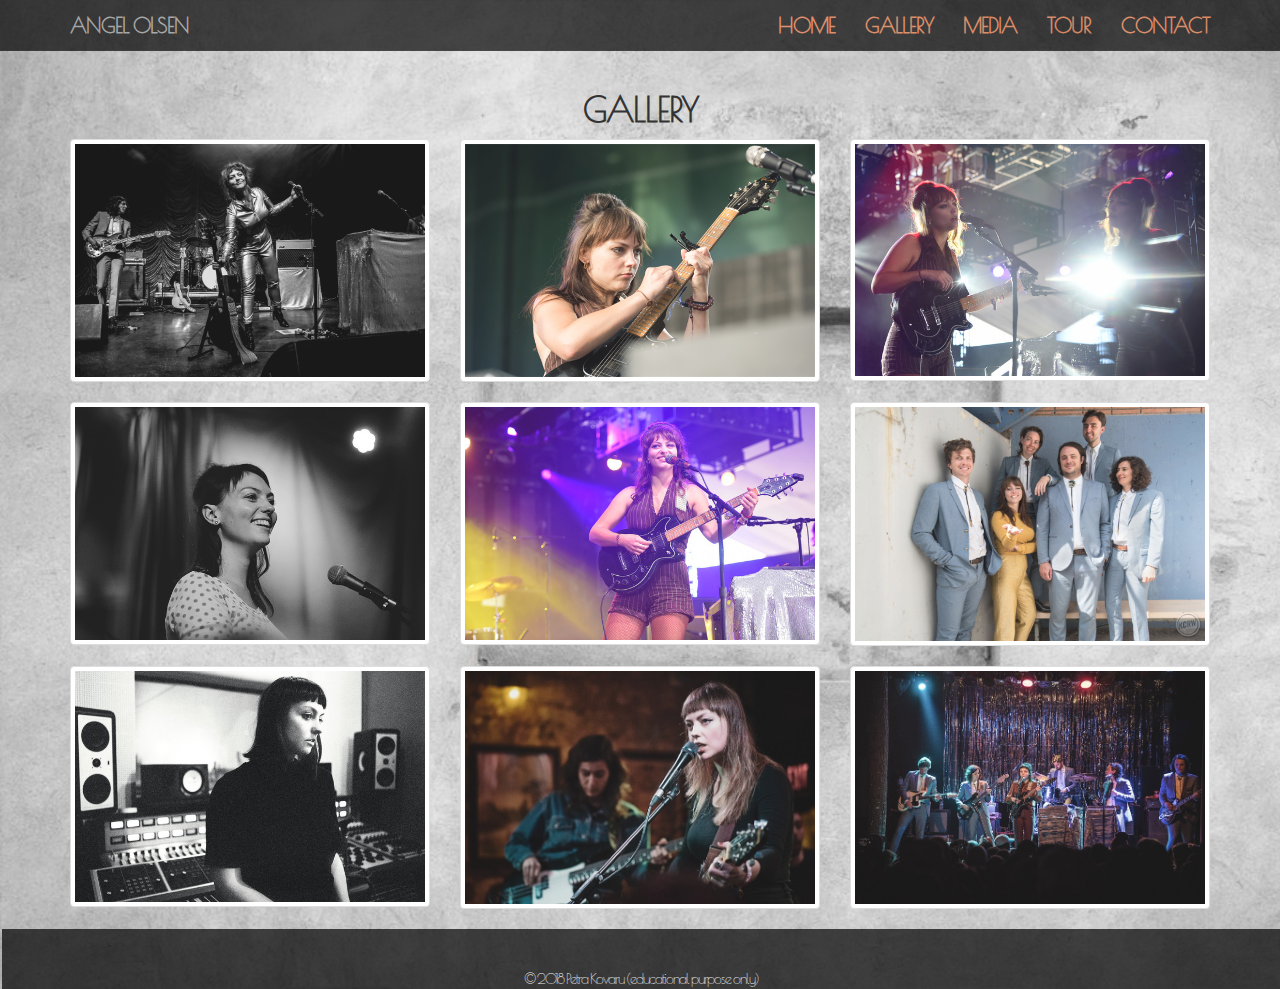
==== gallery.html @ 0296d275 "added gallery and transitions" ====
<!DOCTYPE html>
<html lang="en">

<head>
    <meta charset="UTF-8">
    <meta name="viewport" content="width=device-width, initial-scale=1.0">
    <meta http-equiv="X-UA-Compatible" content="ie=edge">
    <script type="text/javascript" src="https://code.jquery.com/jquery-2.1.4.js"></script>
    <script type="text/javascript" src="https://maxcdn.bootstrapcdn.com/bootstrap/3.3.5/js/bootstrap.min.js"></script>

    <link rel="stylesheet" href="https://maxcdn.bootstrapcdn.com/bootstrap/3.3.7/css/bootstrap.min.css" integrity="sha384-BVYiiSIFeK1dGmJRAkycuHAHRg32OmUcww7on3RYdg4Va+PmSTsz/K68vbdEjh4u"
        crossorigin="anonymous">
    <link rel="stylesheet" href="https://use.fontawesome.com/releases/v5.5.0/css/all.css" integrity="sha384-B4dIYHKNBt8Bc12p+WXckhzcICo0wtJAoU8YZTY5qE0Id1GSseTk6S+L3BlXeVIU"
        crossorigin="anonymous">
    <link href="https://fonts.googleapis.com/css?family=Niramit|Poiret+One" rel="stylesheet">





    <!-- my CSS file -->
    <link rel="stylesheet" type="text/css" href="style.css">
    <title>// ANGEL OLSEN //</title>

    <!-- Add fancyBox -->
    <link rel="stylesheet" href="fancybox/source/jquery.fancybox.css?v=2.1.7" type="text/css" media="screen" />
    <script type="text/javascript" src="fancybox/source/jquery.fancybox.pack.js?v=2.1.7"></script>

    <!-- Optionally add helpers - button, thumbnail and/or media -->
    <link rel="stylesheet" href="fancybox/source/helpers/jquery.fancybox-buttons.css?v=1.0.5" type="text/css" media="screen" />
    <script type="text/javascript" src="fancybox/source/helpers/jquery.fancybox-buttons.js?v=1.0.5"></script>
    <script type="text/javascript" src="fancybox/source/helpers/jquery.fancybox-media.js?v=1.0.6"></script>

    <link rel="stylesheet" href="fancybox/source/helpers/jquery.fancybox-thumbs.css?v=1.0.7" type="text/css" media="screen" />
    <script type="text/javascript" src="fancybox/source/helpers/jquery.fancybox-thumbs.js?v=1.0.7"></script>

    <script type="text/javascript">
        $(document).ready(function () {
            $(".fancybox").fancybox();
        });
        $(document).ready(function () {
            $("#pic1").fancybox({
                helpers: {
                    title: {
                        type: 'float'
                    }
                }
            });
            $("#pic2").fancybox({
                openEffect: 'elastic',
                closeEffect: 'elastic',
                helpers: {
                    title: {
                        type: 'inside'
                    }
                }
            });
            $("#pic3").fancybox({
                openEffect: 'none',
                closeEffect: 'none',
                helpers: {
                    title: {
                        type: 'outside'
                    }
                }
            });
            $("#pic4").fancybox({
                helpers: {
                    title: {
                        type: 'over'
                    }
                }
            });
            $("#pic5").fancybox({
                openEffect: 'none',
                closeEffect: 'none',
                helpers: {
                    title: {
                        type: 'outside'
                    }
                }
            }); $("#pic6").fancybox({
                openEffect: 'none',
                closeEffect: 'none',
                helpers: {
                    title: {
                        type: 'outside'
                    }
                }
            }); $("#pic7").fancybox({
                openEffect: 'none',
                closeEffect: 'none',
                helpers: {
                    title: {
                        type: 'outside'
                    }
                }
            });
            $("#pic8").fancybox({
                openEffect: 'none',
                closeEffect: 'none',
                helpers: {
                    title: {
                        type: 'outside'
                    }
                }
            });
            $("#pic9").fancybox({
                openEffect: 'none',
                closeEffect: 'none',
                helpers: {
                    title: {
                        type: 'outside'
                    }
                }
            });
        });
    </script>

</head>

<body id="gallery-front">

    <!-- nav bar -->
    <nav class="navbar navbar-inverse navbar-fixed-top">
        <div class="container">
            <div class="navbar-header">
                <button type="button" class="navbar-toggle collapsed" data-toggle="collapse" data-target="#navbar"
                    aria-expanded="false" aria-controls="navbar">
                    <span class="sr-only">Toggle navigation</span>
                    <span class="icon-bar"></span>
                    <span class="icon-bar"></span>
                    <span class="icon-bar"></span>
                </button>
                <a class="navbar-brand" href="index.html">Angel Olsen</a>
            </div>
            <div id="navbar" class="collapse navbar-collapse">
                <ul class="nav navbar-nav navbar-right">
                    <li><a href="index.html">Home</a></li>
                    <li><a href="gallery.html">Gallery</a></li>
                    <li><a href="media.html">Media</a></li>
                    <li><a href="tour.html">Tour</a></li>
                    <li><a href="contact.html">Contact</a></li>
                </ul>
            </div>
        </div>
    </nav>
    <!-- end of nav bar -->




                                     <!-- main content -->

    <!-- header -->
    <h2>Gallery</h3>

    <!-- header end -->


    <!-- gallery start -->
    
    <div class="container">

        <div class="row">
            <div class="col-md-4 col-sm-6">
                <div class="thumbnail">
                    <a id="pic1" href="images/2.jpg">
                        <img src="images/2.jpg" "img-responsive">
                    </a>
                </div>
            </div>

            <div class="col-md-4 col-sm-6">

                <div class="thumbnail">
                    <a id="pic2" href="images/3.jpg">
                        <img src="images/3.jpg" "img-responsive">
                    </a>
                </div>
            </div>


            <div class="col-md-4 col-sm-6">

                <div class="thumbnail">
                    <a id="pic3" href="images/4.jpg">
                        <img src="images/4.jpg" "img-responsive">
                    </a>
                </div>
            </div>
        </div>

        
        <div class="row">
            <div class="col-md-4 col-sm-6">

                <div class="thumbnail">
                    <a id="pic4" href="images/9.jpg">
                        <img src="images/9.jpg" "img-responsive">
                    </a>
                </div>
            </div>

            <div class="col-md-4 col-sm-6">

                <div class="thumbnail">
                    <a id="pic5" href="images/6.jpg">
                        <img src="images/6.jpg" "img-responsive">
                    </a>
                </div>
            </div>

            <div class="col-md-4 col-sm-6">
                <div class="thumbnail">
                    <a id="pic6" href="images/7.jpg">
                        <img src="images/7.jpg" "img-responsive">
                    </a>
                </div>
            </div>
        </div>

       

        <div class="row">
            <div class="col-md-4 col-sm-6">
                <div class="thumbnail">
                    <a id="pic7" href="images/11.jpg">
                        <img src="images/11.jpg" "img-responsive">
                    </a>
                </div>
            </div>

            <div class="col-md-4 col-sm-6">
                <div class="thumbnail">
                    <a id="pic8" href="images/14.jpg" "img-responsive">
                        <img src="images/14.jpg">
                    </a>
                </div>
            </div>

            <div class="col-md-4 col-sm-6">
                <div class="thumbnail">
                    <a id="pic9" href="images/band.jpg" "img-responsive">
                        <img src="images/band.jpg" "img-responsive">
                    </a>
                </div>
            </div>
        </div>
    </div>

    <!-- gallery end -->




    <!-- sidebar -->





    <!-- footer -->
    <footer class="footer">
        <div class="container text-center">
            <a href="https://www.facebook.com/angelolsenmusic/" target="_blank"><i class="fab fa-facebook-square"></i></a>
            <a href="https://www.instagram.com/angelolsenmusic/?hl=en" target="_blank"><i class="fab fa-instagram"></i></a>
            <a href="https://twitter.com/angelolsen?lang=en" target="_blank"><i class="fab fa-twitter"></i></a>
            <a href="https://www.youtube.com/channel/UC9p8x80IJBj251fDyGENdgA" target="_blank"><i class="fab fa-youtube"></i></a>
            <a href="https://open.spotify.com/artist/6mKqFxGMS5TGDZI3XkT5Rt" target="_blank"><i class="fab fa-spotify"></i></a>

            <p class="copyright">&copy; 2018 Petra Kovaru (educational purpose only)
            </p>

        </div>
    </footer>
    <!-- footer end -->
</body>

</html>
---- style.css ----
* {
    margin: 0;
    padding: 0;
    font-family: 'Poiret One', cursive;
    letter-spacing: -1px;

}

                /* main CSS - background, navbar, footer*/


#index-front {
    background: url("images/another.jpeg");
    background-size: cover;
    background-position: justify;
    padding-top: 70px;
    
    
}

/* transition of front bg picture on hover */

#index-front:hover {
    background: url("images/bwanother.jpg");
    background-size: cover;
    background-position: justify;
    padding-top: 70px;

    transition-delay: 2s;
    transition-duration: 5s;
    transition-timing-function: cubic-bezier(0.075, 0.82, 0.165, 1);
    -moz-transition-delay: 2s;
    -moz-transition-duration: 5s;
    -moz-transition-timing-function: cubic-bezier(0.075, 0.82, 0.165, 1);
    -o-transition-delay: 2s;
    -o-transition-duration: 5s;
    -o-transition-timing-function: cubic-bezier(0.075, 0.82, 0.165, 1);
    
    
}

/* end of transition */

#gallery-front {
    background: url("images/desktopg.jpeg");
    background-size: cover;
    background-position: justify;
    padding-top: 70px;
    
}


            
/* navbar */
 .navbar-brand, .navbar-inverse a{
                color: #e7dfdd;
                font-weight: 600;
                text-transform: uppercase;
                font-size: 1.5em;
                
                
                
                
               
  }
.navbar-inverse .navbar-nav>li>a {
                color: rgb(228, 120, 69);
                font-size: 1.5em;
                font-weight: 600;
                
                
              }            
.navbar-inverse {
    background: black;
    opacity: 0.7;

}

/* headers */

h2 {
    font-size: 35px;
    text-align: center;
    font-family: 'Poiret One', cursive;
    font-weight: 600;
    text-transform: uppercase;
    

}

/* nav transition */

.navbar-inverse .navbar-brand, .navbar-inverse a{
    transition: all .4s ease-in;
    -webkit-transition: all .4s ease-in;
    -moz-transition: all .4s ease-in;
    -o-transition: all .4s ease-in;

} 

.navbar-inverse .navbar-nav>li>a {
   transition: all .4s ease-in;
   -webkit-transition: all .4s ease-in;
   -moz-transition: all .4s ease-in;
   -o-transition: all .4s ease-in;
   
}

/* end of navbar */

/* footer */

.footer {
    background: black;
    opacity: 0.7;
    margin-left: 2px;
    
  }

.fab {
    padding: 6px;
    

}
.footer a {
    color: #e7dfdd;
    font-size: 28px;
    padding: 3px;
    text-align: center;

    transition: all .4s ease;
    -webkit-transition: all .4s ease;
   -moz-transition: all .4s ease;
   -o-transition: all .4s ease;
    
  } 

.footer a:hover {
    color: rgb(228, 120, 69);
}

.copyright {
    color: white;
    margin: 0px;
   
    
}


/* footer end */

            /* front page */

.front-content {
    padding-bottom: 500px;
    
    

}
.front-header {
    color: black;
    font-weight: 800;
    font-size: 2.5em;
  

    /* front-header2 animation */

}
.front-header2 {
    color: rgb(10, 28, 44);
    font-weight: 500;
    font-size: 2em;

    animation-name: RightToLeft;
    animation-duration: 2s;
    animation-delay: 1s;
    
    
}

@keyframes RightToLeft {
0% { 
    opacity: 0;
    transform: translateX(-30px);

}

100% {
    opacity: 1;
    transform: translateX(0);
}

}

 /* end of front-header2 animation */

.front-header2 a {
    color:rgb(10, 28, 44);
    font-size: 26px;
    padding: 0px;
}

#image-container {
    align-content: center;
    text-align: center;
    
}
img {
    opacity: 0.9;
}

img:hover {
    
}



            /* media */

 @media only screen and (max-width: 600px) { 

    #index-front {
            background-image: url("images/anothermobile.jpg");
            background-position: center;
             background-size: cover;
                    
                }
            
    .front-content {
            padding-top: 500px;
            padding-bottom: 0px;
                    
                    
                }
     #image-container {
        background:  #f2f3f5;
        padding: 5px;
                }
    img {
         border: 1px solid black;
                }
            
            }
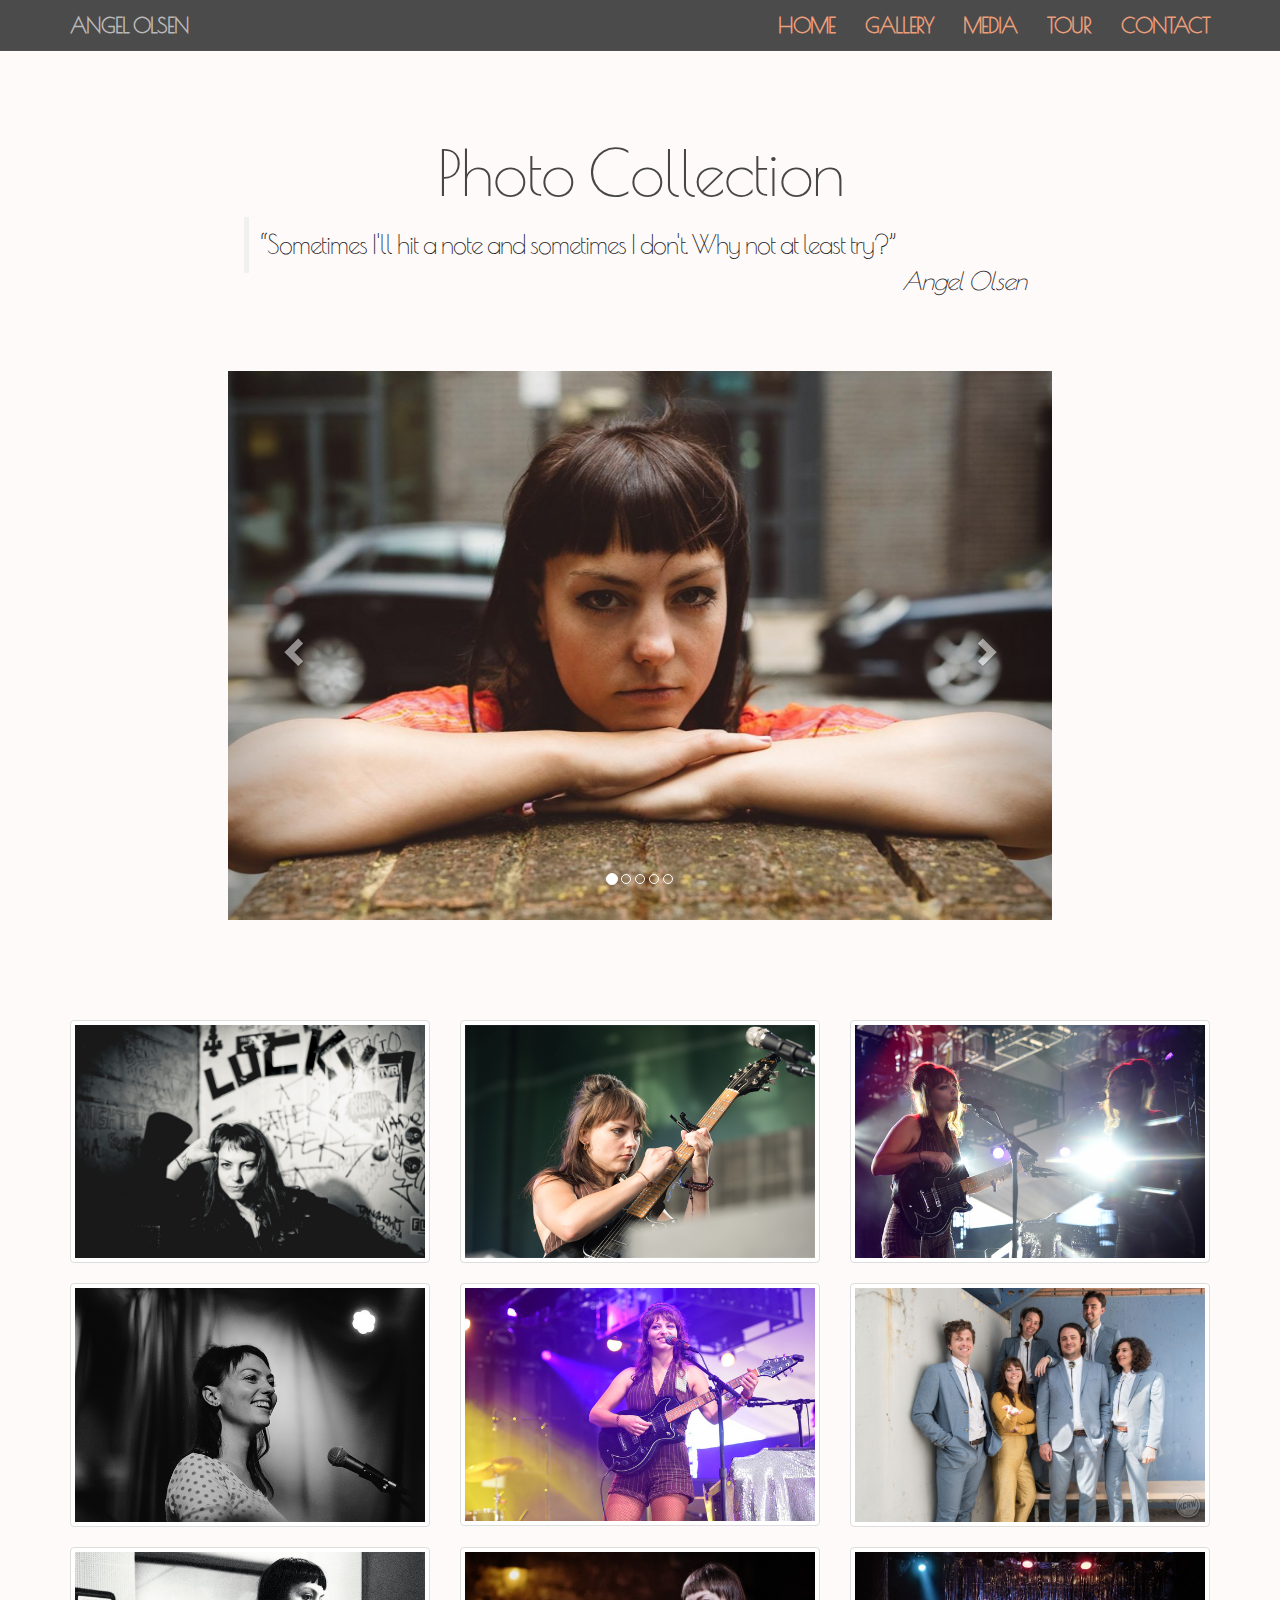
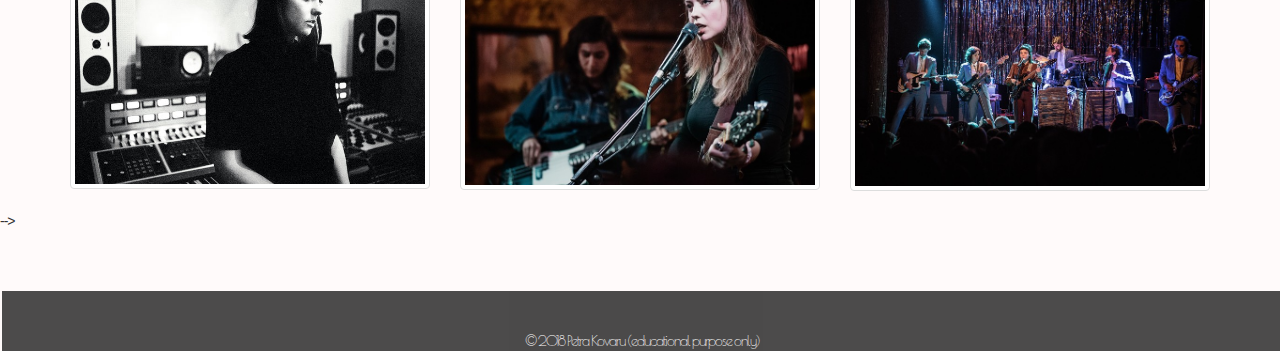
==== commit 403ad9da: "changed media and added jumbotron" ====
--- a/gallery.html
+++ b/gallery.html
@@ -120,6 +120,8 @@
 </head>
 
 <body id="gallery-front">
+
+
 
     <!-- nav bar -->
     <nav class="navbar navbar-inverse navbar-fixed-top">
@@ -153,10 +155,67 @@
                                      <!-- main content -->
 
     <!-- header -->
-    <h2>Gallery</h3>
+    <div class="container">
+        <div class="jumbotron jumbotron-media">
+    
+            <h1 class="text-center"> Photo Collection </h1>
+            <blockquote class="blockquote"><q>Sometimes I'll hit a note and sometimes I don't. Why not at least try?</q> <br><cite class="pull-right">Angel Olsen</cite></blockquote>
+    </div>
+     </div>    
+  
+
 
     <!-- header end -->
 
+
+    
+<div class="col-md-2"></div>
+<div class="col-md-8 carousel">  
+    <div id="Angel-Carousel" class="carousel slide" data-ride="carousel">
+            <!-- Indicators -->
+            <ol class="carousel-indicators">
+              <li data-target="#myCarousel" data-slide-to="0" class="active"></li>
+              <li data-target="#myCarousel" data-slide-to="1"></li>
+              <li data-target="#myCarousel" data-slide-to="2"></li>
+              <li data-target="#myCarousel" data-slide-to="3"></li>
+              <li data-target="#myCarousel" data-slide-to="4"></li>
+            </ol>
+          
+            <!-- Wrapper for slides -->
+            <div class="carousel-inner">
+              <div class="item active">
+                <img src="images/carousel4.jpg" alt="">
+              </div>
+          
+              <div class="item">
+                <img src="images/carousel3.jpg"images/2.jpg alt="">
+              </div>
+          
+              <div class="item">
+                <img src="images/carousel2.jpg" alt="">
+              </div>
+
+              <div class="item">
+                    <img src="images/carousel5.jpg" alt="">
+                  </div>
+
+             <div class="item">
+                <img src="images/2.jpg" alt="">
+                      </div>
+            </div>
+          
+            <!-- Left and right controls -->
+            <a class="left carousel-control" href="#Angel-Carousel" data-slide="prev">
+              <span class="glyphicon glyphicon-chevron-left"></span>
+              <span class="sr-only">Previous</span>
+            </a>
+            <a class="right carousel-control" href="#Angel-Carousel" data-slide="next">
+              <span class="glyphicon glyphicon-chevron-right"></span>
+              <span class="sr-only">Next</span>
+            </a>
+          </div>
+       </div>
+       <div class="col-md-2"></div>     
 
     <!-- gallery start -->
     
@@ -165,8 +224,8 @@
         <div class="row">
             <div class="col-md-4 col-sm-6">
                 <div class="thumbnail">
-                    <a id="pic1" href="images/2.jpg">
-                        <img src="images/2.jpg" "img-responsive">
+                    <a id="pic1" href="images/olsenhome.jpg">
+                        <img src="images/olsenhome.jpg" "img-responsive">
                     </a>
                 </div>
             </div>
@@ -249,13 +308,12 @@
         </div>
     </div>
 
-    <!-- gallery end -->
-
+    <!-- gallery-end -->
 
 
 
     <!-- sidebar -->
-
+ -->
 
 
 
--- a/style.css
+++ b/style.css
@@ -12,44 +12,33 @@
 
 
 #index-front {
-    background: url("images/another.jpeg");
+    background: url("images/another.jpeg") no-repeat;
+    background-size: inherit;
+    background-position: 20px 40px 20px 20px;
+    
+    padding-top: 70px;
+    
+    
+    width: 100%;
+    height: 100%;
+    
+}
+
+
+
+
+#gallery-front, #media-front {
+    background: #FFFAFA;
     background-size: cover;
-    background-position: justify;
+    background-position: top;
     padding-top: 70px;
     
-    
-}
-
-/* transition of front bg picture on hover */
-
-#index-front:hover {
-    background: url("images/bwanother.jpg");
-    background-size: cover;
-    background-position: justify;
-    padding-top: 70px;
-
-    transition-delay: 2s;
-    transition-duration: 5s;
-    transition-timing-function: cubic-bezier(0.075, 0.82, 0.165, 1);
-    -moz-transition-delay: 2s;
-    -moz-transition-duration: 5s;
-    -moz-transition-timing-function: cubic-bezier(0.075, 0.82, 0.165, 1);
-    -o-transition-delay: 2s;
-    -o-transition-duration: 5s;
-    -o-transition-timing-function: cubic-bezier(0.075, 0.82, 0.165, 1);
-    
-    
-}
-
-/* end of transition */
-
-#gallery-front {
-    background: url("images/desktopg.jpeg");
-    background-size: cover;
-    background-position: justify;
-    padding-top: 70px;
-    
-}
+}
+
+.carousel {
+    margin-bottom: 50px;
+    margin-top: 0px;
+} 
 
 
             
@@ -81,12 +70,7 @@
 /* headers */
 
 h2 {
-    font-size: 35px;
-    text-align: center;
-    font-family: 'Poiret One', cursive;
-    font-weight: 600;
-    text-transform: uppercase;
-    
+   
 
 }
 
@@ -115,12 +99,17 @@
 .footer {
     background: black;
     opacity: 0.7;
+
     margin-left: 2px;
+    margin-top: 60px;
+    width: 100%;
+
     
   }
 
 .fab {
     padding: 6px;
+    
     
 
 }
@@ -151,27 +140,67 @@
 
 /* footer end */
 
-            /* front page */
+
+
+
+
+
+
+                     /* front page */
 
 .front-content {
-    padding-bottom: 500px;
-    
-    
-
+   
+    
+    
+    
+
+}
+
+.headers {
 }
 .front-header {
     color: black;
-    font-weight: 800;
+    font-weight: 600;
     font-size: 2.5em;
-  
+    text-align: center;
+    padding-top: 10px;
+    letter-spacing: 2px;
+    text-transform: uppercase;
+
+    animation-name: LeftToRight;
+    animation-duration: 2s;
+    animation-delay: 1s;
+
+    
+}
+/* front header animation */
+
+@keyframes LeftToRight{
+    0% {
+        opacity:0;
+        transform: translateX(30px);
+    }
+    100% {
+        opacity: 1;
+        transform: translateX(0);
+    }
+}
+
+
 
     /* front-header2 animation */
-
-}
 .front-header2 {
-    color: rgb(10, 28, 44);
-    font-weight: 500;
+    color: black;
+    font-weight: 600;
     font-size: 2em;
+    letter-spacing: 7px;
+    text-transform: uppercase;
+    text-align: center;
+    padding-top: 40px;
+    
+    
+    
+    
 
     animation-name: RightToLeft;
     animation-duration: 2s;
@@ -197,27 +226,85 @@
  /* end of front-header2 animation */
 
 .front-header2 a {
-    color:rgb(10, 28, 44);
+    color: black;
     font-size: 26px;
-    padding: 0px;
+    padding: 8px;
+    padding-top: 20px;
+    display: inline-table;
+    
 }
 
 #image-container {
     align-content: center;
     text-align: center;
     
-}
-img {
+    
     opacity: 0.9;
-}
-
-img:hover {
-    
-}
-
-
-
-            /* media */
+    
+    padding-bottom: 30px;
+    
+    
+}
+.album-image {
+    margin-top: 30px;
+    opacity: 0.9;
+    transform: scale(1);
+    border: 1px solid black;
+    transition: transform 1s ease-in-out;
+    
+}
+
+.album-image:hover { 
+    transform: scale(0.9);
+    
+}
+
+            /* gallery page */
+
+
+
+
+
+        /* media front page */
+
+ .jumbotron {
+     background-color: transparent;
+     opacity: 0.9;
+     margin-left: 10%;
+     margin-right: 10%;
+ }
+
+ .audio {
+    
+    padding-top: 60px;
+    padding-left: 60px;
+    padding-bottom: 40px;
+            
+            
+        }
+        
+    blockquote {
+            background-color:transparent;
+            color: black;
+            padding: 10px;
+            font-size: 25px;
+            letter-spacing: 4px;
+        }
+        
+     .embed-responsive-item {
+            padding-bottom: 20px;
+        }
+
+
+
+
+
+
+
+
+
+
+            /* mobile version */
 
  @media only screen and (max-width: 600px) { 
 
@@ -235,7 +322,7 @@
                     
                 }
      #image-container {
-        background:  #f2f3f5;
+        background: #F6F6FF;
         padding: 5px;
                 }
     img {
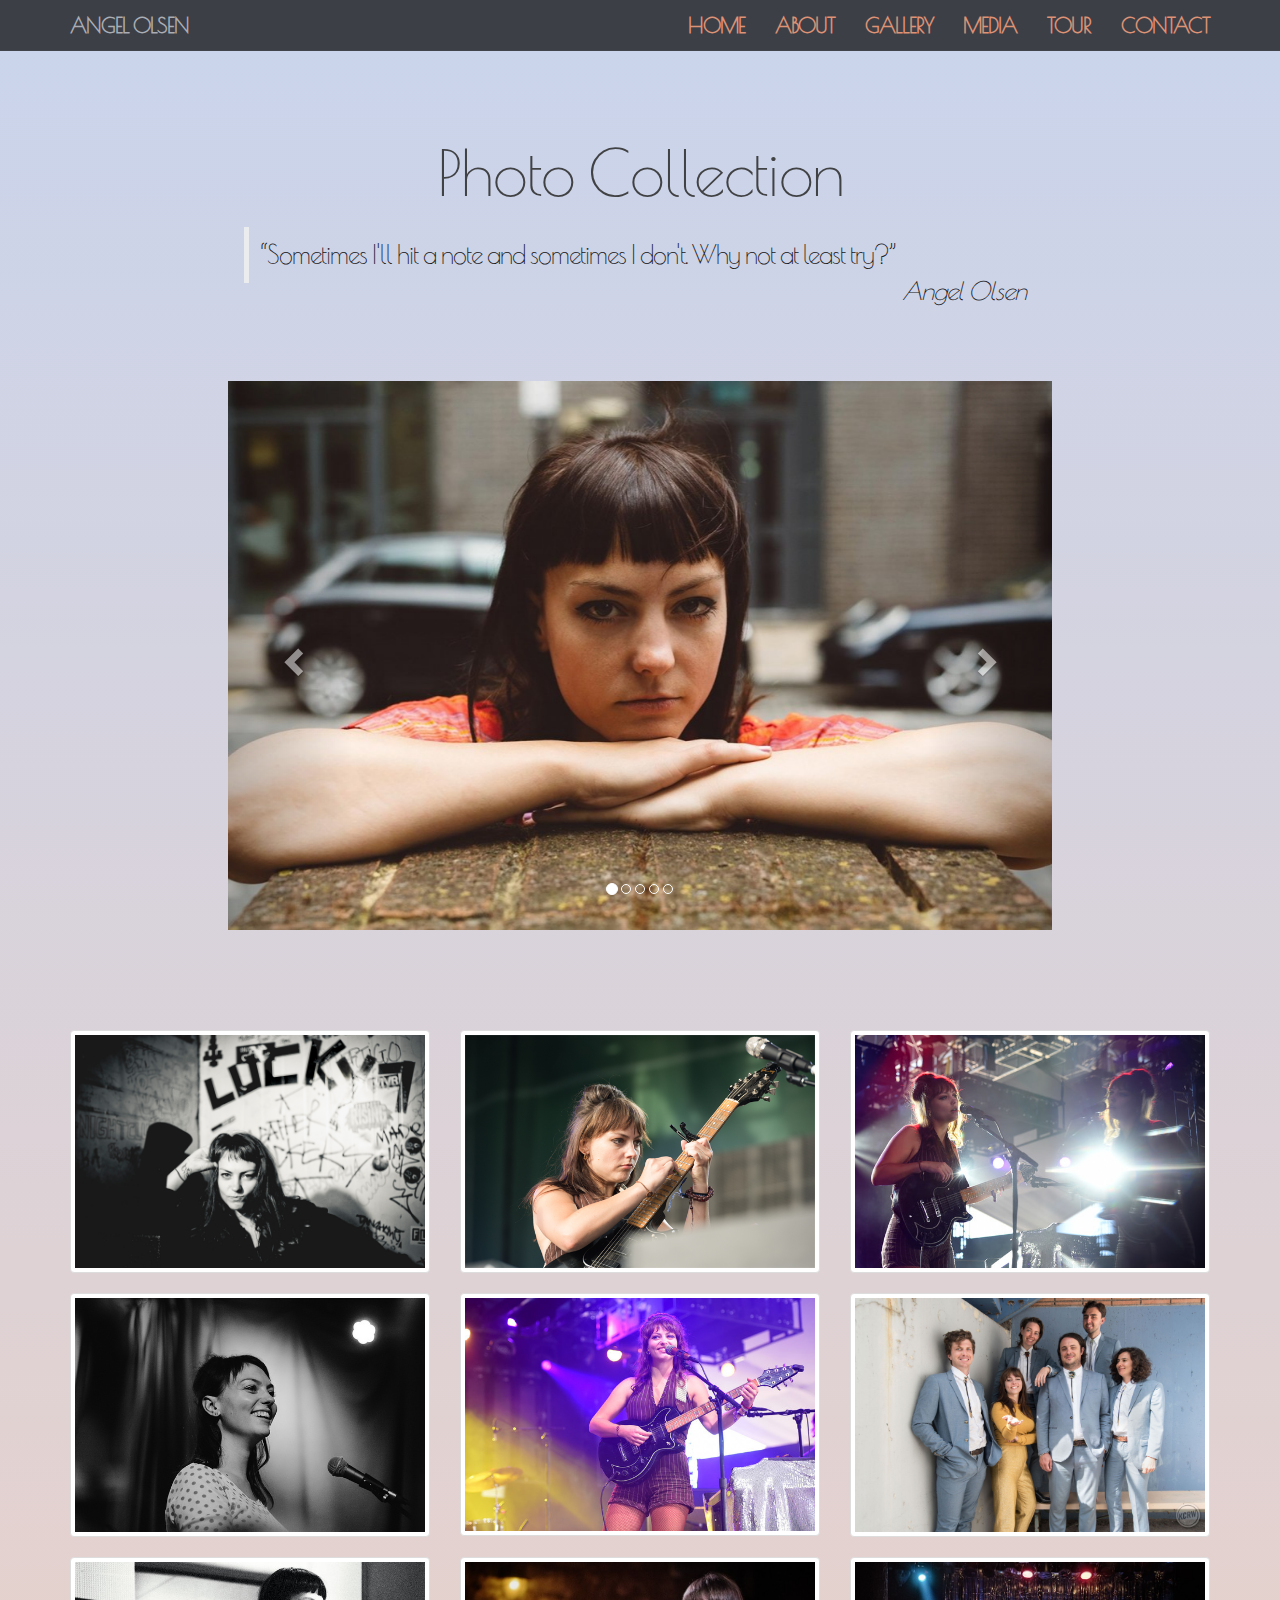
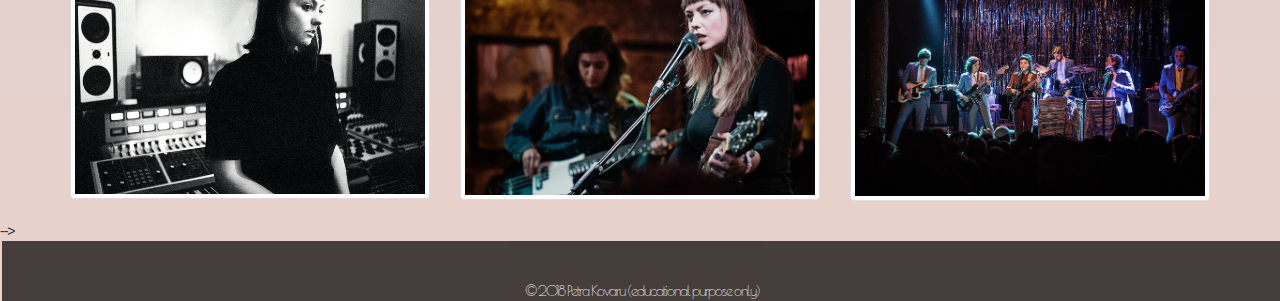
==== commit 342c593e: "added about.html and changed background" ====
--- a/gallery.html
+++ b/gallery.html
@@ -139,6 +139,7 @@
             <div id="navbar" class="collapse navbar-collapse">
                 <ul class="nav navbar-nav navbar-right">
                     <li><a href="index.html">Home</a></li>
+                    <li><a href="about.html">About</a></li>
                     <li><a href="gallery.html">Gallery</a></li>
                     <li><a href="media.html">Media</a></li>
                     <li><a href="tour.html">Tour</a></li>
--- a/style.css
+++ b/style.css
@@ -1,3 +1,4 @@
+@import url('https://fonts.googleapis.com/css?family=Niramit|Poiret+One');
 
 
 * {
@@ -25,33 +26,39 @@
 }
 
 
-
-
 #gallery-front, #media-front {
-    background: #FFFAFA;
+    background: #e1d8e7;
+    background: linear-gradient(to bottom, #c9d4ec 0, #e9d1c9 100%);
     background-size: cover;
     background-position: top;
     padding-top: 70px;
     
 }
 
-.carousel {
-    margin-bottom: 50px;
-    margin-top: 0px;
-} 
-
-
-            
-/* navbar */
+.jumbotron {
+    background-color: transparent;
+    opacity: 0.9;
+    font-weight: 3em;
+    margin-left: 10%;
+    margin-right: 10%;
+
+}
+
+h1 {
+    padding-bottom: 10px;
+    animation-name: RightToLeft;
+    animation-duration: 2s;
+    animation-delay: 0.5s;
+
+}
+                    /* NAVBAR      */
+
  .navbar-brand, .navbar-inverse a{
                 color: #e7dfdd;
                 font-weight: 600;
                 text-transform: uppercase;
                 font-size: 1.5em;
-                
-                
-                
-                
+                             
                
   }
 .navbar-inverse .navbar-nav>li>a {
@@ -67,12 +74,6 @@
 
 }
 
-/* headers */
-
-h2 {
-   
-
-}
 
 /* nav transition */
 
@@ -92,9 +93,10 @@
    
 }
 
-/* end of navbar */
-
-/* footer */
+            /* END OF NAVBAR */
+
+
+                /* FOOTER     */
 
 .footer {
     background: black;
@@ -136,28 +138,13 @@
    
     
 }
-
-
-/* footer end */
-
-
-
-
-
-
-
-                     /* front page */
-
-.front-content {
-   
-    
-    
-    
-
-}
-
-.headers {
-}
+        /* END OF FOOTER */
+
+
+                     /*   FRONT PAGE            */
+
+
+                    /* HEADERS */
 .front-header {
     color: black;
     font-weight: 600;
@@ -172,7 +159,10 @@
     animation-delay: 1s;
 
     
-}
+} 
+
+                  /* ANIMATIONS */
+
 /* front header animation */
 
 @keyframes LeftToRight{
@@ -198,11 +188,7 @@
     text-align: center;
     padding-top: 40px;
     
-    
-    
-    
-
-    animation-name: RightToLeft;
+     animation-name: RightToLeft;
     animation-duration: 2s;
     animation-delay: 1s;
     
@@ -259,20 +245,15 @@
     
 }
 
-            /* gallery page */
-
-
-
-
-
-        /* media front page */
-
- .jumbotron {
-     background-color: transparent;
-     opacity: 0.9;
-     margin-left: 10%;
-     margin-right: 10%;
- }
+                    /* GALLERY PAGE */
+
+.carousel {
+    margin-bottom: 50px;
+    margin-top: 0px;
+} 
+
+                    /* MEDIA PAGE */
+
 
  .audio {
     
@@ -299,6 +280,29 @@
 
 
 
+                        /* ABOUT ME PAGE */
+
+
+.first {
+    background-color: #FAFAFA;
+    color: black;
+    text-align: center;
+    font-family: 'Niramit', cursive !important;
+    padding: 60px;
+    font-size: 23px;
+    
+}
+
+
+
+hr {
+    margin-left: 25%;
+    margin-right: 25%;
+    
+    
+    
+}
+
 
 
 
@@ -307,6 +311,17 @@
             /* mobile version */
 
  @media only screen and (max-width: 600px) { 
+
+
+    .first {
+        font-size: 20px;
+    }
+
+    .blockquote {
+        font-size: 22px;
+    }
+
+    
 
     #index-front {
             background-image: url("images/anothermobile.jpg");
@@ -329,4 +344,8 @@
          border: 1px solid black;
                 }
             
-            }           +            }  
+            
+    .footer { margin-top: 0px;
+
+    }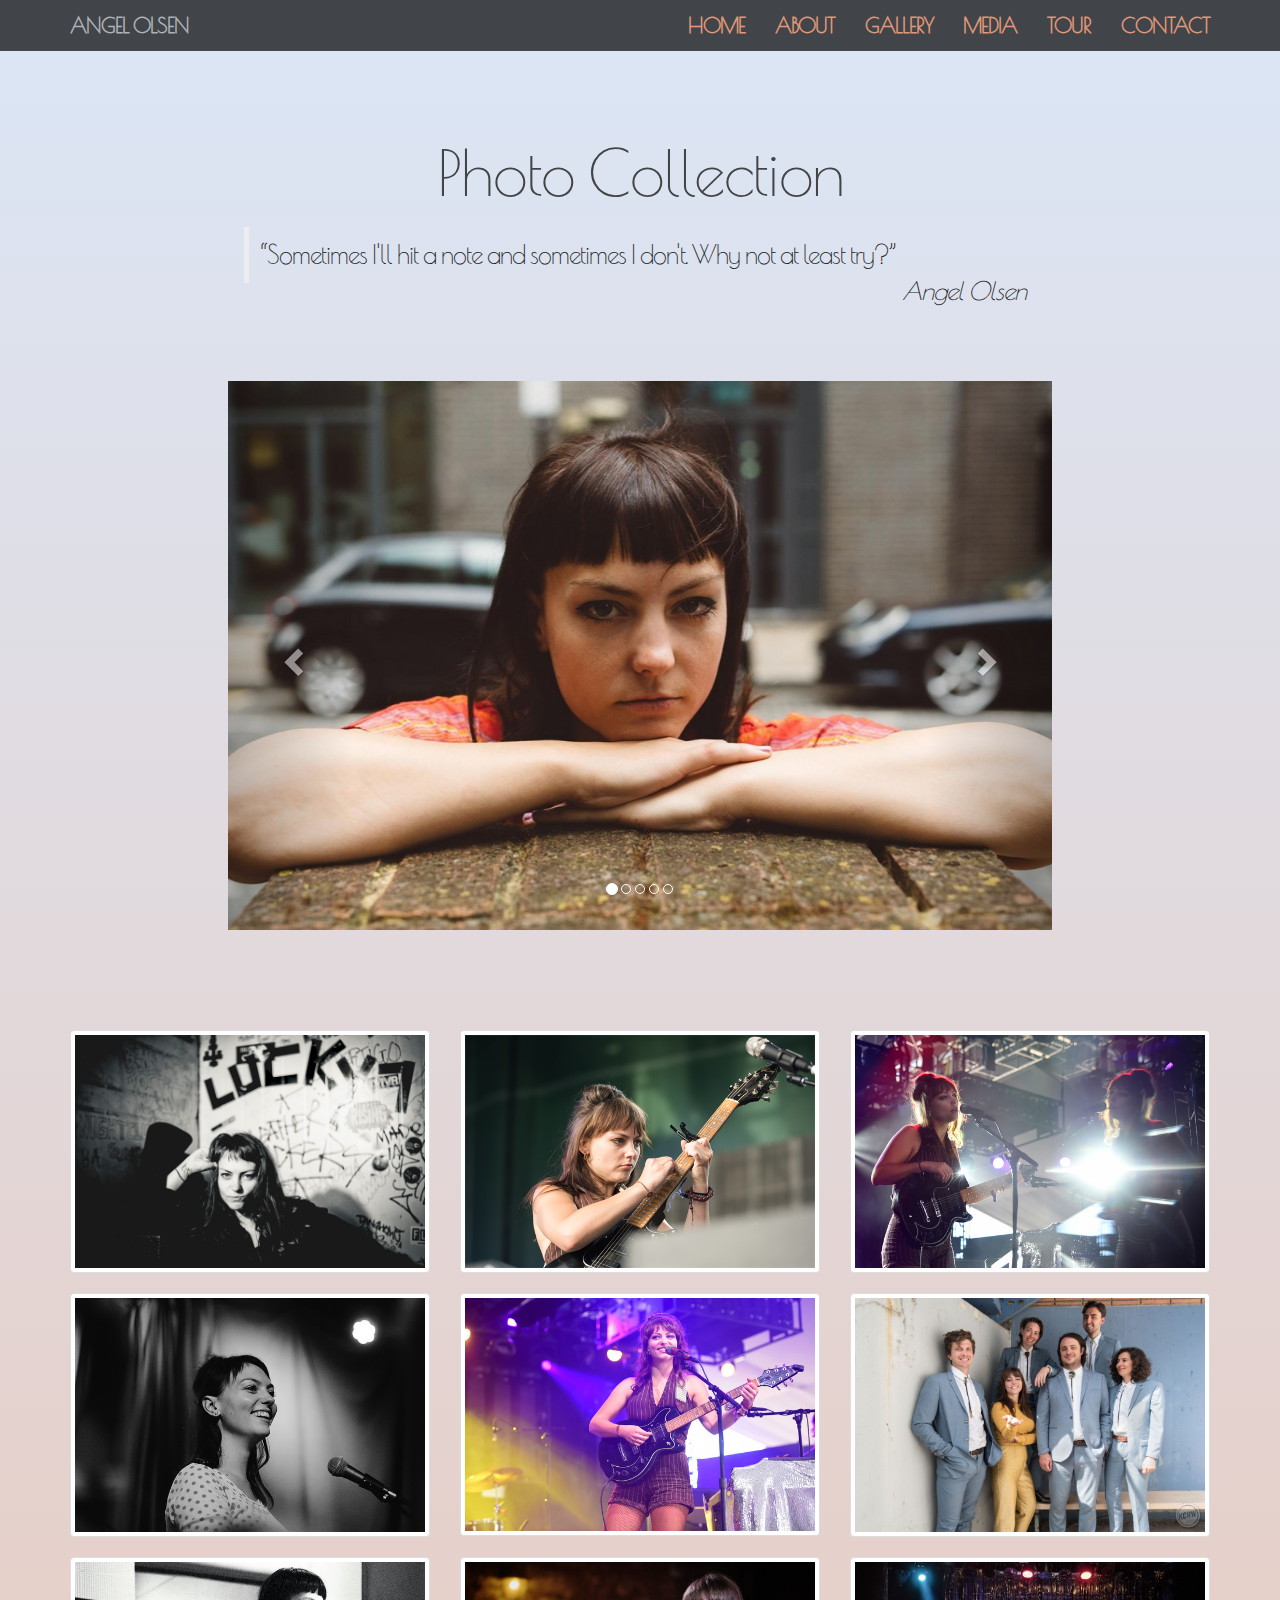
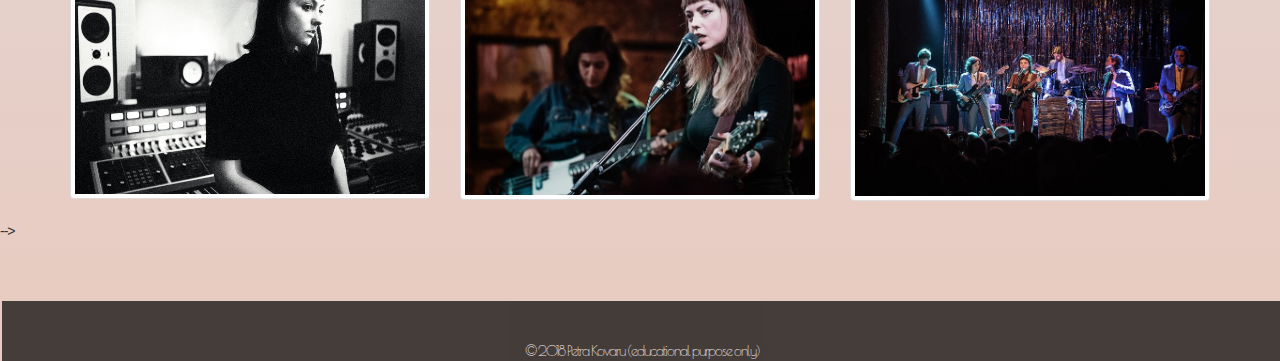
==== commit 749321a0: "fixed tablet version" ====
--- a/gallery.html
+++ b/gallery.html
@@ -223,7 +223,7 @@
     <div class="container">
 
         <div class="row">
-            <div class="col-md-4 col-sm-6">
+            <div class="col-md-4 col-sm-4 col-">
                 <div class="thumbnail">
                     <a id="pic1" href="images/olsenhome.jpg">
                         <img src="images/olsenhome.jpg" "img-responsive">
@@ -231,7 +231,7 @@
                 </div>
             </div>
 
-            <div class="col-md-4 col-sm-6">
+            <div class="col-md-4 col-sm-4">
 
                 <div class="thumbnail">
                     <a id="pic2" href="images/3.jpg">
@@ -241,7 +241,7 @@
             </div>
 
 
-            <div class="col-md-4 col-sm-6">
+            <div class="col-md-4 col-sm-4">
 
                 <div class="thumbnail">
                     <a id="pic3" href="images/4.jpg">
@@ -253,7 +253,7 @@
 
         
         <div class="row">
-            <div class="col-md-4 col-sm-6">
+            <div class="col-md-4 col-sm-4">
 
                 <div class="thumbnail">
                     <a id="pic4" href="images/9.jpg">
@@ -262,7 +262,7 @@
                 </div>
             </div>
 
-            <div class="col-md-4 col-sm-6">
+            <div class="col-md-4 col-sm-4">
 
                 <div class="thumbnail">
                     <a id="pic5" href="images/6.jpg">
@@ -271,7 +271,7 @@
                 </div>
             </div>
 
-            <div class="col-md-4 col-sm-6">
+            <div class="col-md-4 col-sm-4">
                 <div class="thumbnail">
                     <a id="pic6" href="images/7.jpg">
                         <img src="images/7.jpg" "img-responsive">
@@ -283,7 +283,7 @@
        
 
         <div class="row">
-            <div class="col-md-4 col-sm-6">
+            <div class="col-md-4 col-sm-4">
                 <div class="thumbnail">
                     <a id="pic7" href="images/11.jpg">
                         <img src="images/11.jpg" "img-responsive">
@@ -291,7 +291,7 @@
                 </div>
             </div>
 
-            <div class="col-md-4 col-sm-6">
+            <div class="col-md-4 col-sm-4">
                 <div class="thumbnail">
                     <a id="pic8" href="images/14.jpg" "img-responsive">
                         <img src="images/14.jpg">
@@ -299,7 +299,7 @@
                 </div>
             </div>
 
-            <div class="col-md-4 col-sm-6">
+            <div class="col-md-4 col-sm-4">
                 <div class="thumbnail">
                     <a id="pic9" href="images/band.jpg" "img-responsive">
                         <img src="images/band.jpg" "img-responsive">
--- a/style.css
+++ b/style.css
@@ -27,8 +27,9 @@
 
 
 #gallery-front, #media-front {
-    background: #e1d8e7;
-    background: linear-gradient(to bottom, #c9d4ec 0, #e9d1c9 100%);
+    
+    background: linear-gradient(to bottom, #DBE6F6 0, #E8CBC0 100%);
+    
     background-size: cover;
     background-position: top;
     padding-top: 70px;
@@ -49,6 +50,12 @@
     animation-name: RightToLeft;
     animation-duration: 2s;
     animation-delay: 0.5s;
+
+}
+
+h2 { padding-bottom: 10px;
+    text-align: center;
+    font-weight: 500;
 
 }
                     /* NAVBAR      */
@@ -304,6 +311,83 @@
 }
 
 
+                            /* CONTACT FORM PAGE */
+
+
+
+#form {
+    
+    padding: 20px;
+   
+    
+      
+    
+}
+
+legend {
+    font-size: 20px;
+    font-weight: 500;
+    color: rgb(48, 47, 47);
+    
+
+}
+
+.icon {
+    font-size: 25px;
+    color: rgb(111, 167, 231);
+}
+
+.btn-primary {
+    border-color: rgb(228, 120, 69);
+    background-color: rgb(228, 120, 69);
+    color: rgb(48, 47, 47);;
+    font-size: 20px;
+    font-weight: 600;
+    
+}
+
+.btn-primary
+   {
+    transition: all .4s ease-in;
+    -webkit-transition: all .4s ease-in;
+    -moz-transition: all .4s ease-in;
+    -o-transition: all .4s ease-in;
+  }  
+
+.form-control {
+    font-size: 15px;
+    color: black;
+    border: transparent;
+   
+
+    
+
+}
+    
+
+}
+
+.well {
+    background-color:rgb(240, 237, 226);
+    border: transparent
+    ;
+    
+}
+.well-sm {
+    border-color: #6E7889;
+    
+}
+                /* END OF CONTACT PAGE */
+
+
+                /* TOUR PAGE */
+.table {
+    background-color: #FAFAFA;
+    font-size: 1.5em;
+    font-weight: 500;
+}
+
+
 
 
 
@@ -312,6 +396,9 @@
 
  @media only screen and (max-width: 600px) { 
 
+    body {
+        font-size: 15px;
+    }
 
     .first {
         font-size: 20px;
@@ -344,8 +431,10 @@
          border: 1px solid black;
                 }
             
-            }  
-            
-    .footer { margin-top: 0px;
+            
+            
+    .footer {
+        margin-top: 0px;
+    }
 
     }